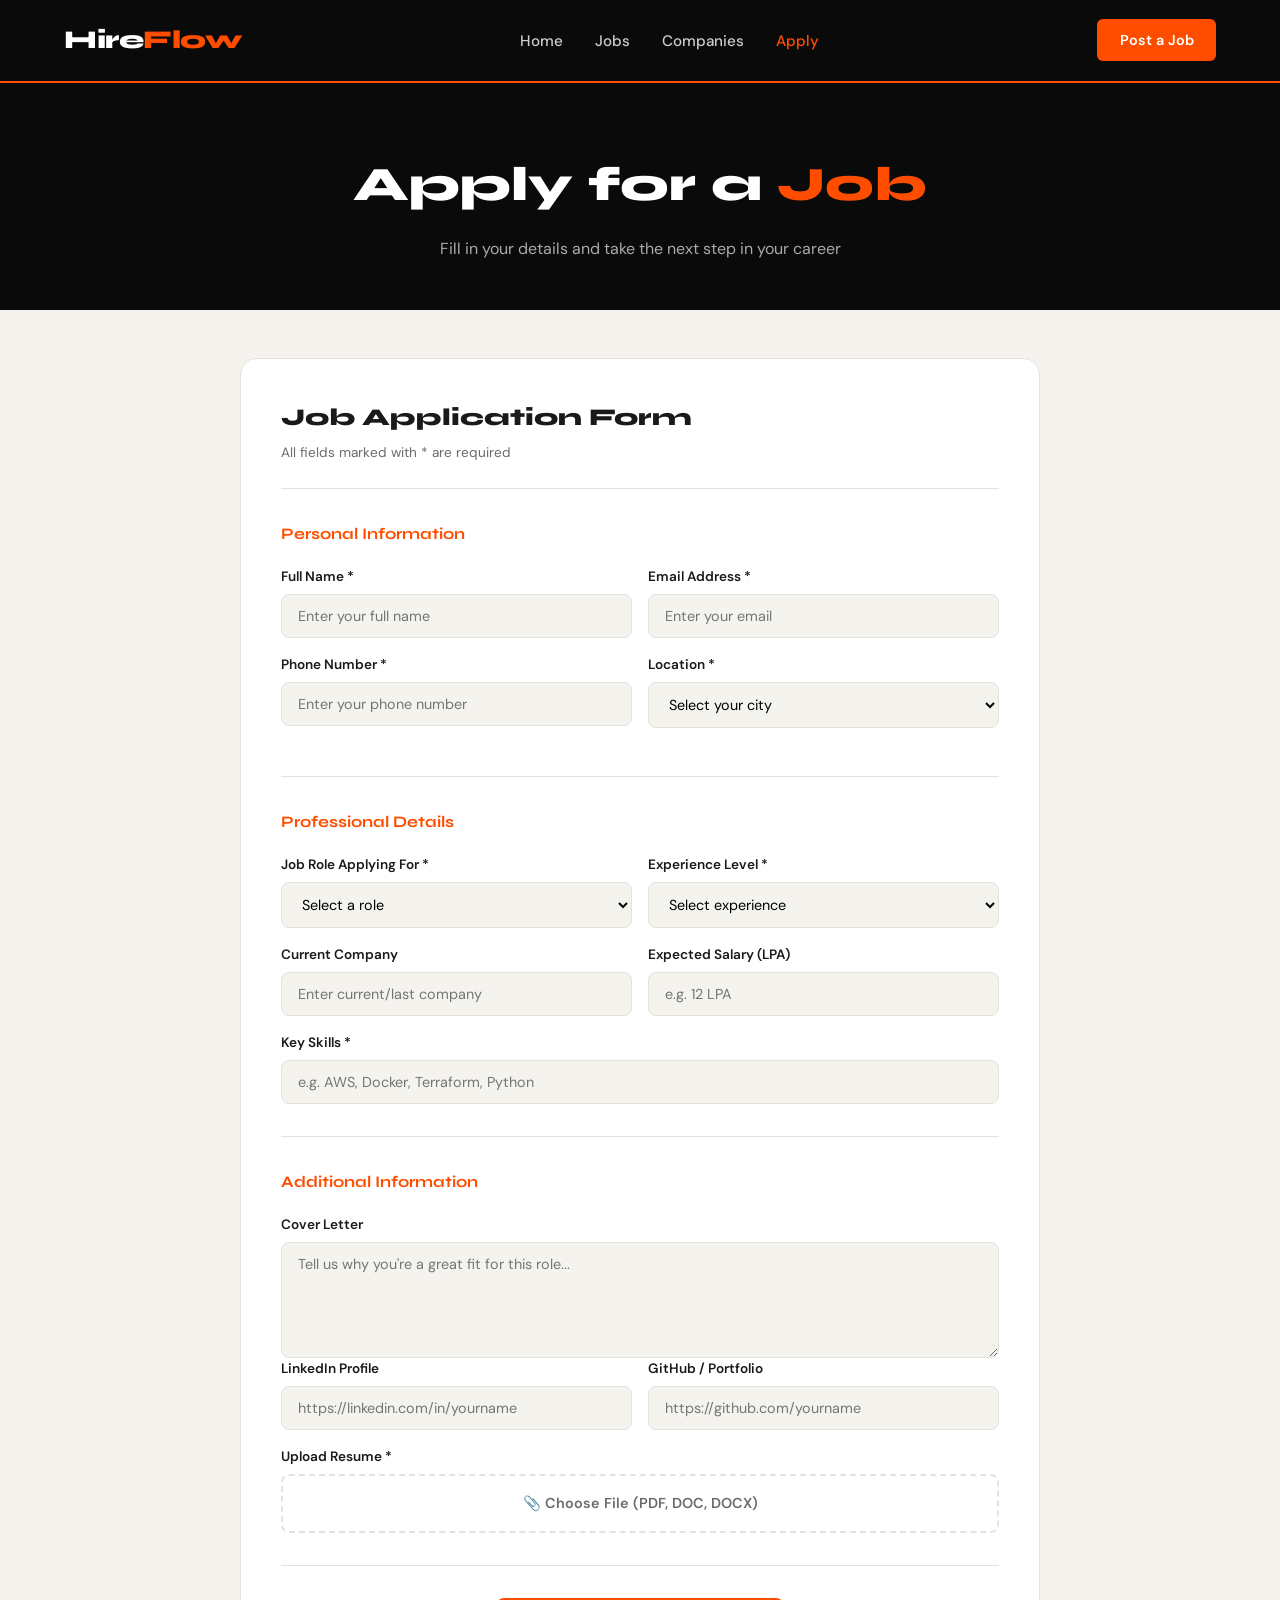
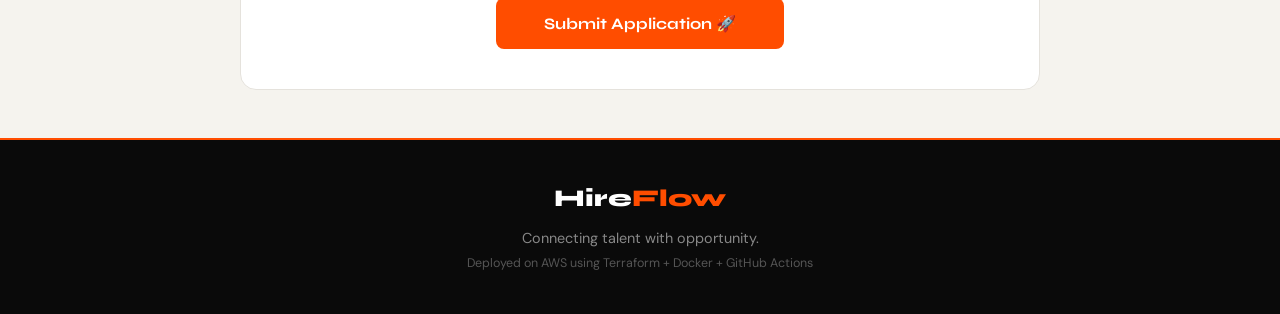
==== apply.html @ f483886e "Initial commit: HireFlow Job Portal" ====
<!DOCTYPE html>
<html lang="en">
<head>
  <meta charset="UTF-8">
  <meta name="viewport" content="width=device-width, initial-scale=1.0">
  <title>HireFlow — Apply Now</title>
  <link href="https://fonts.googleapis.com/css2?family=Syne:wght@400;600;700;800&family=DM+Sans:wght@300;400;500&display=swap" rel="stylesheet">
  <link rel="stylesheet" href="styles.css">
</head>
<body>

  <nav class="navbar">
    <div class="nav-logo">Hire<span>Flow</span></div>
    <ul class="nav-links">
      <li><a href="index.html">Home</a></li>
      <li><a href="jobs.html">Jobs</a></li>
      <li><a href="companies.html">Companies</a></li>
      <li><a href="apply.html" class="active">Apply</a></li>
    </ul>
    <a href="apply.html" class="btn-nav">Post a Job</a>
  </nav>

  <section class="page-hero">
    <h1>Apply for a <span>Job</span></h1>
    <p>Fill in your details and take the next step in your career</p>
  </section>

  <section class="apply-page">
    <div class="apply-form-container">
      <div class="form-header">
        <h2>Job Application Form</h2>
        <p>All fields marked with * are required</p>
      </div>

      <form id="applyForm" onsubmit="submitApplication(event)">

        <div class="form-section">
          <h3>Personal Information</h3>
          <div class="form-row">
            <div class="form-group">
              <label>Full Name *</label>
              <input type="text" placeholder="Enter your full name" required />
            </div>
            <div class="form-group">
              <label>Email Address *</label>
              <input type="email" placeholder="Enter your email" required />
            </div>
          </div>
          <div class="form-row">
            <div class="form-group">
              <label>Phone Number *</label>
              <input type="tel" placeholder="Enter your phone number" required />
            </div>
            <div class="form-group">
              <label>Location *</label>
              <select required>
                <option value="">Select your city</option>
                <option>Bangalore</option>
                <option>Mumbai</option>
                <option>Hyderabad</option>
                <option>Chennai</option>
                <option>Delhi</option>
                <option>Pune</option>
                <option>Other</option>
              </select>
            </div>
          </div>
        </div>

        <div class="form-section">
          <h3>Professional Details</h3>
          <div class="form-row">
            <div class="form-group">
              <label>Job Role Applying For *</label>
              <select required>
                <option value="">Select a role</option>
                <option>DevOps Engineer</option>
                <option>Software Engineer</option>
                <option>Cloud Engineer</option>
                <option>UI/UX Designer</option>
                <option>Data Scientist</option>
                <option>Frontend Developer</option>
                <option>Backend Developer</option>
                <option>Growth Marketer</option>
              </select>
            </div>
            <div class="form-group">
              <label>Experience Level *</label>
              <select required>
                <option value="">Select experience</option>
                <option>Fresher (0-1 year)</option>
                <option>Junior (1-3 years)</option>
                <option>Mid-level (3-5 years)</option>
                <option>Senior (5+ years)</option>
              </select>
            </div>
          </div>
          <div class="form-row">
            <div class="form-group">
              <label>Current Company</label>
              <input type="text" placeholder="Enter current/last company" />
            </div>
            <div class="form-group">
              <label>Expected Salary (LPA)</label>
              <input type="text" placeholder="e.g. 12 LPA" />
            </div>
          </div>
          <div class="form-group full-width">
            <label>Key Skills *</label>
            <input type="text" placeholder="e.g. AWS, Docker, Terraform, Python" required />
          </div>
        </div>

        <div class="form-section">
          <h3>Additional Information</h3>
          <div class="form-group full-width">
            <label>Cover Letter</label>
            <textarea placeholder="Tell us why you're a great fit for this role..." rows="5"></textarea>
          </div>
          <div class="form-row">
            <div class="form-group">
              <label>LinkedIn Profile</label>
              <input type="url" placeholder="https://linkedin.com/in/yourname" />
            </div>
            <div class="form-group">
              <label>GitHub / Portfolio</label>
              <input type="url" placeholder="https://github.com/yourname" />
            </div>
          </div>
          <div class="form-group full-width">
            <label>Upload Resume *</label>
            <div class="file-upload">
              <input type="file" id="resumeFile" accept=".pdf,.doc,.docx" required />
              <label for="resumeFile">📎 Choose File (PDF, DOC, DOCX)</label>
            </div>
          </div>
        </div>

        <div class="form-submit">
          <button type="submit" class="btn-submit">Submit Application 🚀</button>
        </div>

      </form>

      <div id="successMsg" class="success-msg" style="display:none;">
        <div class="success-icon">✅</div>
        <h2>Application Submitted!</h2>
        <p>Thank you for applying. We'll get back to you within 3-5 business days.</p>
        <a href="jobs.html" class="btn-apply">Browse More Jobs</a>
      </div>

    </div>
  </section>

  <footer>
    <div class="footer-content">
      <div class="footer-logo">Hire<span>Flow</span></div>
      <p>Connecting talent with opportunity.</p>
      <p class="footer-sub">Deployed on AWS using Terraform + Docker + GitHub Actions</p>
    </div>
  </footer>

  <script src="script.js"></script>
</body>
</html>
---- styles.css ----
/* ===== RESET & BASE ===== */
*, *::before, *::after { box-sizing: border-box; margin: 0; padding: 0; }

:root {
  --primary: #0A0A0A;
  --accent: #FF4D00;
  --accent2: #FFB800;
  --bg: #F5F3EE;
  --card: #FFFFFF;
  --text: #1A1A1A;
  --muted: #6B6B6B;
  --border: #E5E2DC;
  --full-time: #0066FF;
  --remote: #00AA55;
  --internship: #FF6B00;
}

html { scroll-behavior: smooth; }

body {
  font-family: 'DM Sans', sans-serif;
  background: var(--bg);
  color: var(--text);
  line-height: 1.6;
}

h1, h2, h3, .nav-logo, .footer-logo {
  font-family: 'Syne', sans-serif;
}

/* ===== NAVBAR ===== */
.navbar {
  display: flex;
  align-items: center;
  justify-content: space-between;
  padding: 1.2rem 5%;
  background: var(--primary);
  position: sticky;
  top: 0;
  z-index: 100;
  border-bottom: 2px solid var(--accent);
}

.nav-logo {
  font-size: 1.6rem;
  font-weight: 800;
  color: #fff;
  letter-spacing: -0.5px;
}

.nav-logo span { color: var(--accent); }

.nav-links {
  display: flex;
  list-style: none;
  gap: 2rem;
}

.nav-links a {
  color: #ccc;
  text-decoration: none;
  font-size: 0.95rem;
  font-weight: 500;
  transition: color 0.2s;
}

.nav-links a:hover,
.nav-links a.active { color: var(--accent); }

.btn-nav {
  background: var(--accent);
  color: #fff;
  padding: 0.6rem 1.4rem;
  border-radius: 6px;
  text-decoration: none;
  font-weight: 600;
  font-size: 0.9rem;
  transition: background 0.2s;
}

.btn-nav:hover { background: #cc3d00; }

/* ===== HERO ===== */
.hero {
  padding: 6rem 5% 4rem;
  text-align: center;
  background: var(--primary);
  color: #fff;
  position: relative;
  overflow: hidden;
}

.hero::before {
  content: '';
  position: absolute;
  top: -50%;
  left: -20%;
  width: 60%;
  height: 200%;
  background: radial-gradient(circle, rgba(255,77,0,0.15) 0%, transparent 70%);
  pointer-events: none;
}

.hero-badge {
  display: inline-block;
  background: rgba(255,77,0,0.15);
  border: 1px solid var(--accent);
  color: var(--accent);
  padding: 0.4rem 1rem;
  border-radius: 20px;
  font-size: 0.85rem;
  font-weight: 600;
  margin-bottom: 1.5rem;
  animation: fadeUp 0.6s ease;
}

.hero h1 {
  font-size: clamp(2.5rem, 6vw, 4.5rem);
  font-weight: 800;
  line-height: 1.1;
  margin-bottom: 1rem;
  animation: fadeUp 0.7s ease;
}

.hero h1 span { color: var(--accent); }

.hero p {
  font-size: 1.1rem;
  color: #aaa;
  margin-bottom: 2.5rem;
  animation: fadeUp 0.8s ease;
}

/* ===== SEARCH BAR ===== */
.search-bar {
  display: flex;
  max-width: 700px;
  margin: 0 auto 3rem;
  background: #fff;
  border-radius: 10px;
  overflow: hidden;
  box-shadow: 0 4px 30px rgba(255,77,0,0.2);
  animation: fadeUp 0.9s ease;
}

.search-bar input {
  flex: 1;
  padding: 1rem 1.5rem;
  border: none;
  outline: none;
  font-size: 0.95rem;
  font-family: 'DM Sans', sans-serif;
  color: var(--text);
}

.search-bar select {
  padding: 0.8rem 1rem;
  border: none;
  border-left: 1px solid var(--border);
  outline: none;
  font-family: 'DM Sans', sans-serif;
  font-size: 0.9rem;
  color: var(--muted);
  cursor: pointer;
}

.search-bar button {
  background: var(--accent);
  color: #fff;
  border: none;
  padding: 1rem 2rem;
  font-weight: 700;
  font-size: 0.95rem;
  cursor: pointer;
  font-family: 'Syne', sans-serif;
  transition: background 0.2s;
}

.search-bar button:hover { background: #cc3d00; }

/* ===== HERO STATS ===== */
.hero-stats {
  display: flex;
  justify-content: center;
  gap: 3rem;
  animation: fadeUp 1s ease;
}

.stat span {
  display: block;
  font-family: 'Syne', sans-serif;
  font-size: 1.8rem;
  font-weight: 800;
  color: var(--accent);
}

.stat p {
  font-size: 0.85rem;
  color: #888;
  margin: 0;
}

/* ===== PAGE HERO ===== */
.page-hero {
  padding: 4rem 5% 3rem;
  background: var(--primary);
  color: #fff;
  text-align: center;
}

.page-hero h1 {
  font-size: clamp(2rem, 4vw, 3rem);
  font-weight: 800;
  margin-bottom: 0.8rem;
}

.page-hero h1 span { color: var(--accent); }
.page-hero p { color: #aaa; font-size: 1rem; }

/* ===== CATEGORIES ===== */
.categories {
  padding: 4rem 5%;
  background: var(--bg);
}

.categories h2 {
  font-size: 1.8rem;
  font-weight: 800;
  margin-bottom: 2rem;
  text-align: center;
}

.cat-grid {
  display: grid;
  grid-template-columns: repeat(auto-fit, minmax(200px, 1fr));
  gap: 1rem;
}

.cat-card {
  background: var(--card);
  border: 1.5px solid var(--border);
  border-radius: 10px;
  padding: 1.5rem;
  font-weight: 600;
  font-size: 1rem;
  cursor: pointer;
  transition: all 0.2s;
  display: flex;
  flex-direction: column;
  gap: 0.4rem;
}

.cat-card span {
  font-size: 0.8rem;
  color: var(--muted);
  font-weight: 400;
}

.cat-card:hover {
  border-color: var(--accent);
  transform: translateY(-2px);
  box-shadow: 0 4px 20px rgba(255,77,0,0.1);
}

/* ===== JOBS SECTION ===== */
.jobs-section {
  padding: 2rem 5% 4rem;
  background: var(--bg);
}

.jobs-section h2 {
  font-size: 1.8rem;
  font-weight: 800;
  margin-bottom: 2rem;
}

.jobs-grid {
  display: grid;
  grid-template-columns: repeat(auto-fill, minmax(320px, 1fr));
  gap: 1.5rem;
}

/* ===== JOB CARD ===== */
.job-card {
  background: var(--card);
  border: 1.5px solid var(--border);
  border-radius: 12px;
  padding: 1.5rem;
  transition: all 0.25s;
}

.job-card:hover {
  border-color: var(--accent);
  transform: translateY(-3px);
  box-shadow: 0 8px 30px rgba(255,77,0,0.1);
}

.job-header {
  display: flex;
  align-items: flex-start;
  gap: 1rem;
  margin-bottom: 1rem;
  flex-wrap: wrap;
}

.company-logo {
  font-size: 2rem;
  width: 48px;
  height: 48px;
  display: flex;
  align-items: center;
  justify-content: center;
  background: var(--bg);
  border-radius: 8px;
  flex-shrink: 0;
}

.job-header h3 {
  font-size: 1rem;
  font-weight: 700;
  margin-bottom: 0.2rem;
}

.company {
  font-size: 0.85rem;
  color: var(--muted);
  margin: 0;
}

.badge {
  margin-left: auto;
  padding: 0.3rem 0.8rem;
  border-radius: 20px;
  font-size: 0.75rem;
  font-weight: 600;
  white-space: nowrap;
}

.full-time { background: #EEF4FF; color: var(--full-time); }
.remote { background: #EEFAF4; color: var(--remote); }
.internship { background: #FFF4EE; color: var(--internship); }

.job-tags {
  display: flex;
  flex-wrap: wrap;
  gap: 0.4rem;
  margin-bottom: 1rem;
}

.job-tags span {
  background: var(--bg);
  border: 1px solid var(--border);
  padding: 0.2rem 0.7rem;
  border-radius: 20px;
  font-size: 0.75rem;
  color: var(--muted);
}

.job-footer {
  display: flex;
  align-items: center;
  gap: 1rem;
  font-size: 0.8rem;
  color: var(--muted);
  flex-wrap: wrap;
}

.btn-apply {
  margin-left: auto;
  background: var(--accent);
  color: #fff;
  padding: 0.4rem 1rem;
  border-radius: 6px;
  text-decoration: none;
  font-size: 0.85rem;
  font-weight: 600;
  transition: background 0.2s;
}

.btn-apply:hover { background: #cc3d00; }

.view-all {
  text-align: center;
  margin-top: 2.5rem;
}

.view-all a {
  color: var(--accent);
  font-weight: 700;
  font-size: 1rem;
  text-decoration: none;
  font-family: 'Syne', sans-serif;
}

/* ===== JOBS PAGE ===== */
.jobs-page {
  display: grid;
  grid-template-columns: 260px 1fr;
  gap: 2rem;
  padding: 3rem 5%;
}

.filters {
  background: var(--card);
  border: 1.5px solid var(--border);
  border-radius: 12px;
  padding: 1.5rem;
  height: fit-content;
  position: sticky;
  top: 80px;
}

.filters h3 {
  font-size: 1.1rem;
  font-weight: 700;
  margin-bottom: 1.5rem;
}

.filter-group {
  margin-bottom: 1.2rem;
}

.filter-group label {
  display: block;
  font-size: 0.85rem;
  font-weight: 600;
  margin-bottom: 0.4rem;
  color: var(--muted);
}

.filter-group select {
  width: 100%;
  padding: 0.6rem 0.8rem;
  border: 1.5px solid var(--border);
  border-radius: 6px;
  font-family: 'DM Sans', sans-serif;
  font-size: 0.9rem;
  outline: none;
  cursor: pointer;
}

.jobs-count {
  font-size: 0.9rem;
  color: var(--muted);
  margin-bottom: 1rem;
}

.jobs-list { display: flex; flex-direction: column; gap: 1rem; }

.job-card-full {
  background: var(--card);
  border: 1.5px solid var(--border);
  border-radius: 12px;
  padding: 1.5rem;
  transition: all 0.2s;
}

.job-card-full:hover {
  border-color: var(--accent);
  box-shadow: 0 4px 20px rgba(255,77,0,0.08);
}

.job-card-full .job-header { align-items: center; }

.job-info h3 { font-size: 1.05rem; font-weight: 700; }
.job-info .company { font-size: 0.85rem; color: var(--muted); margin-bottom: 0.5rem; }

.job-meta {
  margin-left: auto;
  text-align: right;
  display: flex;
  flex-direction: column;
  gap: 0.3rem;
  align-items: flex-end;
}

.salary { font-weight: 700; font-size: 0.95rem; color: var(--accent); }
.posted { font-size: 0.78rem; color: var(--muted); }

.job-desc {
  font-size: 0.88rem;
  color: var(--muted);
  margin: 1rem 0;
  line-height: 1.6;
}

/* ===== COMPANIES PAGE ===== */
.companies-page { padding: 3rem 5%; }

.company-search {
  margin-bottom: 2rem;
}

.company-search input {
  width: 100%;
  max-width: 500px;
  padding: 0.8rem 1.2rem;
  border: 1.5px solid var(--border);
  border-radius: 8px;
  font-family: 'DM Sans', sans-serif;
  font-size: 0.95rem;
  outline: none;
}

.company-search input:focus { border-color: var(--accent); }

.companies-grid {
  display: grid;
  grid-template-columns: repeat(auto-fill, minmax(280px, 1fr));
  gap: 1.5rem;
}

.company-card {
  background: var(--card);
  border: 1.5px solid var(--border);
  border-radius: 12px;
  padding: 2rem;
  transition: all 0.25s;
}

.company-card:hover {
  border-color: var(--accent);
  transform: translateY(-3px);
  box-shadow: 0 8px 30px rgba(255,77,0,0.1);
}

.company-logo-big {
  font-size: 2.5rem;
  margin-bottom: 1rem;
}

.company-card h3 {
  font-size: 1.2rem;
  font-weight: 700;
  margin-bottom: 0.3rem;
}

.company-type {
  font-size: 0.82rem;
  color: var(--accent);
  font-weight: 600;
  margin-bottom: 1rem;
}

.company-stats {
  display: flex;
  flex-direction: column;
  gap: 0.3rem;
  font-size: 0.82rem;
  color: var(--muted);
  margin-bottom: 1rem;
}

.company-desc {
  font-size: 0.85rem;
  color: var(--muted);
  line-height: 1.6;
  margin-bottom: 1.2rem;
}

/* ===== APPLY PAGE ===== */
.apply-page { padding: 3rem 5%; }

.apply-form-container {
  max-width: 800px;
  margin: 0 auto;
  background: var(--card);
  border: 1.5px solid var(--border);
  border-radius: 16px;
  padding: 2.5rem;
}

.form-header {
  margin-bottom: 2rem;
  padding-bottom: 1.5rem;
  border-bottom: 1px solid var(--border);
}

.form-header h2 { font-size: 1.5rem; font-weight: 800; margin-bottom: 0.3rem; }
.form-header p { font-size: 0.85rem; color: var(--muted); }

.form-section {
  margin-bottom: 2rem;
  padding-bottom: 2rem;
  border-bottom: 1px solid var(--border);
}

.form-section h3 {
  font-size: 1rem;
  font-weight: 700;
  margin-bottom: 1.2rem;
  color: var(--accent);
  font-family: 'Syne', sans-serif;
}

.form-row {
  display: grid;
  grid-template-columns: 1fr 1fr;
  gap: 1rem;
  margin-bottom: 1rem;
}

.form-group { display: flex; flex-direction: column; gap: 0.4rem; }
.form-group.full-width { grid-column: 1 / -1; }

.form-group label {
  font-size: 0.85rem;
  font-weight: 600;
  color: var(--text);
}

.form-group input,
.form-group select,
.form-group textarea {
  padding: 0.75rem 1rem;
  border: 1.5px solid var(--border);
  border-radius: 8px;
  font-family: 'DM Sans', sans-serif;
  font-size: 0.9rem;
  outline: none;
  transition: border-color 0.2s;
  background: var(--bg);
}

.form-group input:focus,
.form-group select:focus,
.form-group textarea:focus { border-color: var(--accent); background: #fff; }

.file-upload {
  position: relative;
}

.file-upload input[type="file"] {
  position: absolute;
  opacity: 0;
  width: 100%;
  height: 100%;
  cursor: pointer;
}

.file-upload label {
  display: block;
  padding: 1rem;
  border: 2px dashed var(--border);
  border-radius: 8px;
  text-align: center;
  cursor: pointer;
  font-size: 0.9rem;
  color: var(--muted);
  transition: all 0.2s;
}

.file-upload:hover label { border-color: var(--accent); color: var(--accent); }

.form-submit { text-align: center; margin-top: 1rem; }

.btn-submit {
  background: var(--accent);
  color: #fff;
  border: none;
  padding: 1rem 3rem;
  border-radius: 8px;
  font-size: 1rem;
  font-weight: 700;
  font-family: 'Syne', sans-serif;
  cursor: pointer;
  transition: background 0.2s, transform 0.1s;
}

.btn-submit:hover { background: #cc3d00; transform: scale(1.02); }

.success-msg {
  text-align: center;
  padding: 3rem;
}

.success-icon { font-size: 3rem; margin-bottom: 1rem; }
.success-msg h2 { font-size: 1.5rem; font-weight: 800; margin-bottom: 0.5rem; }
.success-msg p { color: var(--muted); margin-bottom: 1.5rem; }

/* ===== FOOTER ===== */
footer {
  background: var(--primary);
  color: #fff;
  padding: 2.5rem 5%;
  text-align: center;
  border-top: 2px solid var(--accent);
}

.footer-logo {
  font-size: 1.5rem;
  font-weight: 800;
  margin-bottom: 0.5rem;
}

.footer-logo span { color: var(--accent); }
footer p { color: #888; font-size: 0.9rem; }
.footer-sub { font-size: 0.78rem !important; color: #555 !important; margin-top: 0.3rem; }

/* ===== ANIMATIONS ===== */
@keyframes fadeUp {
  from { opacity: 0; transform: translateY(20px); }
  to { opacity: 1; transform: translateY(0); }
}

/* ===== RESPONSIVE ===== */
@media (max-width: 768px) {
  .nav-links { display: none; }
  .search-bar { flex-direction: column; border-radius: 10px; }
  .search-bar select { border-left: none; border-top: 1px solid var(--border); }
  .hero-stats { gap: 1.5rem; }
  .jobs-page { grid-template-columns: 1fr; }
  .filters { position: static; }
  .form-row { grid-template-columns: 1fr; }
}
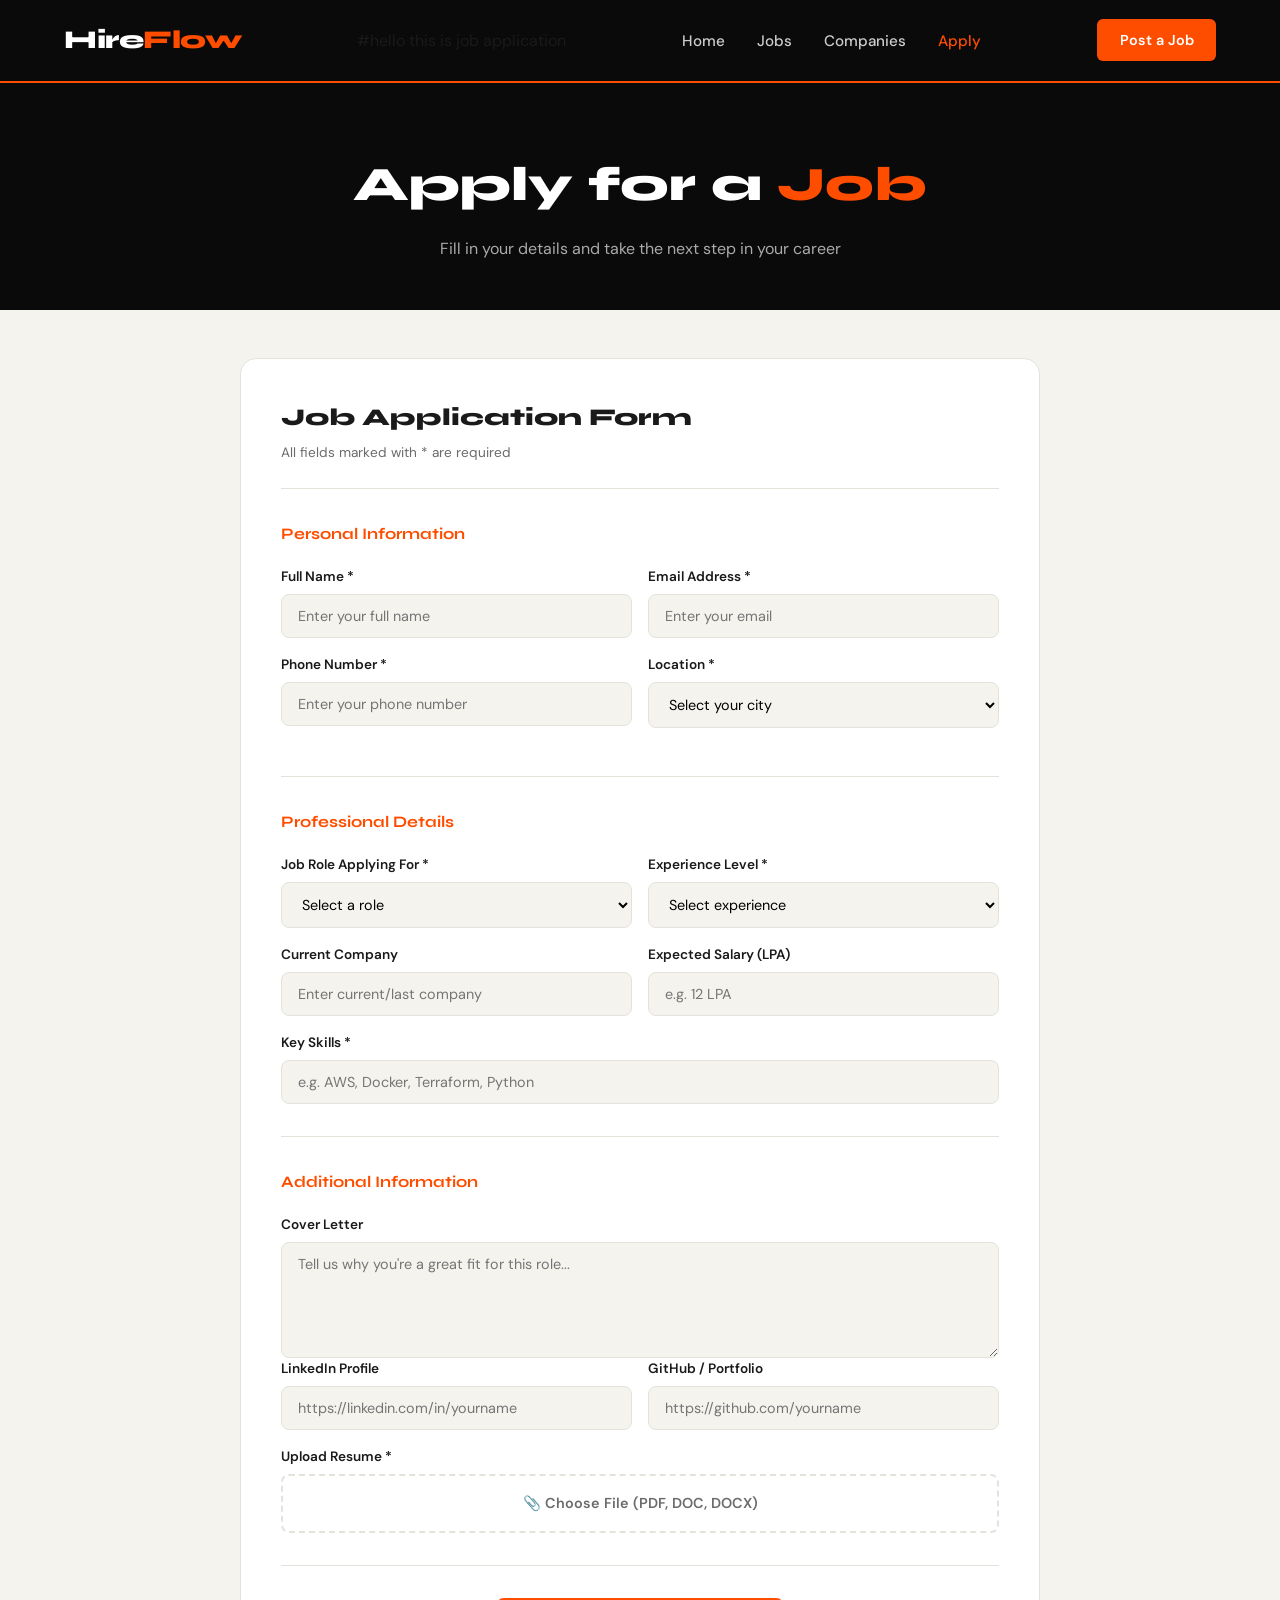
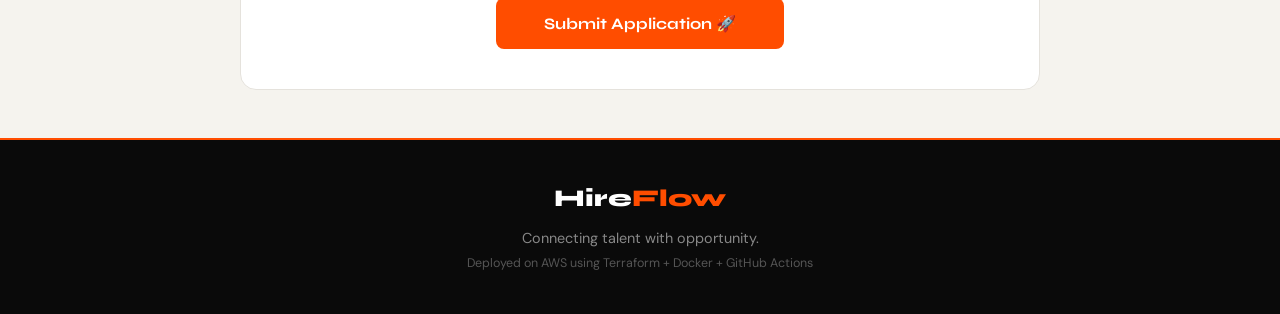
==== commit d8f8f3da: "Update home and jobs page" ====
--- a/apply.html
+++ b/apply.html
@@ -10,7 +10,7 @@
 <body>
 
   <nav class="navbar">
-    <div class="nav-logo">Hire<span>Flow</span></div>
+    <div class="nav-logo">Hire<span>Flow</span></div> #hello this is job application
     <ul class="nav-links">
       <li><a href="index.html">Home</a></li>
       <li><a href="jobs.html">Jobs</a></li>
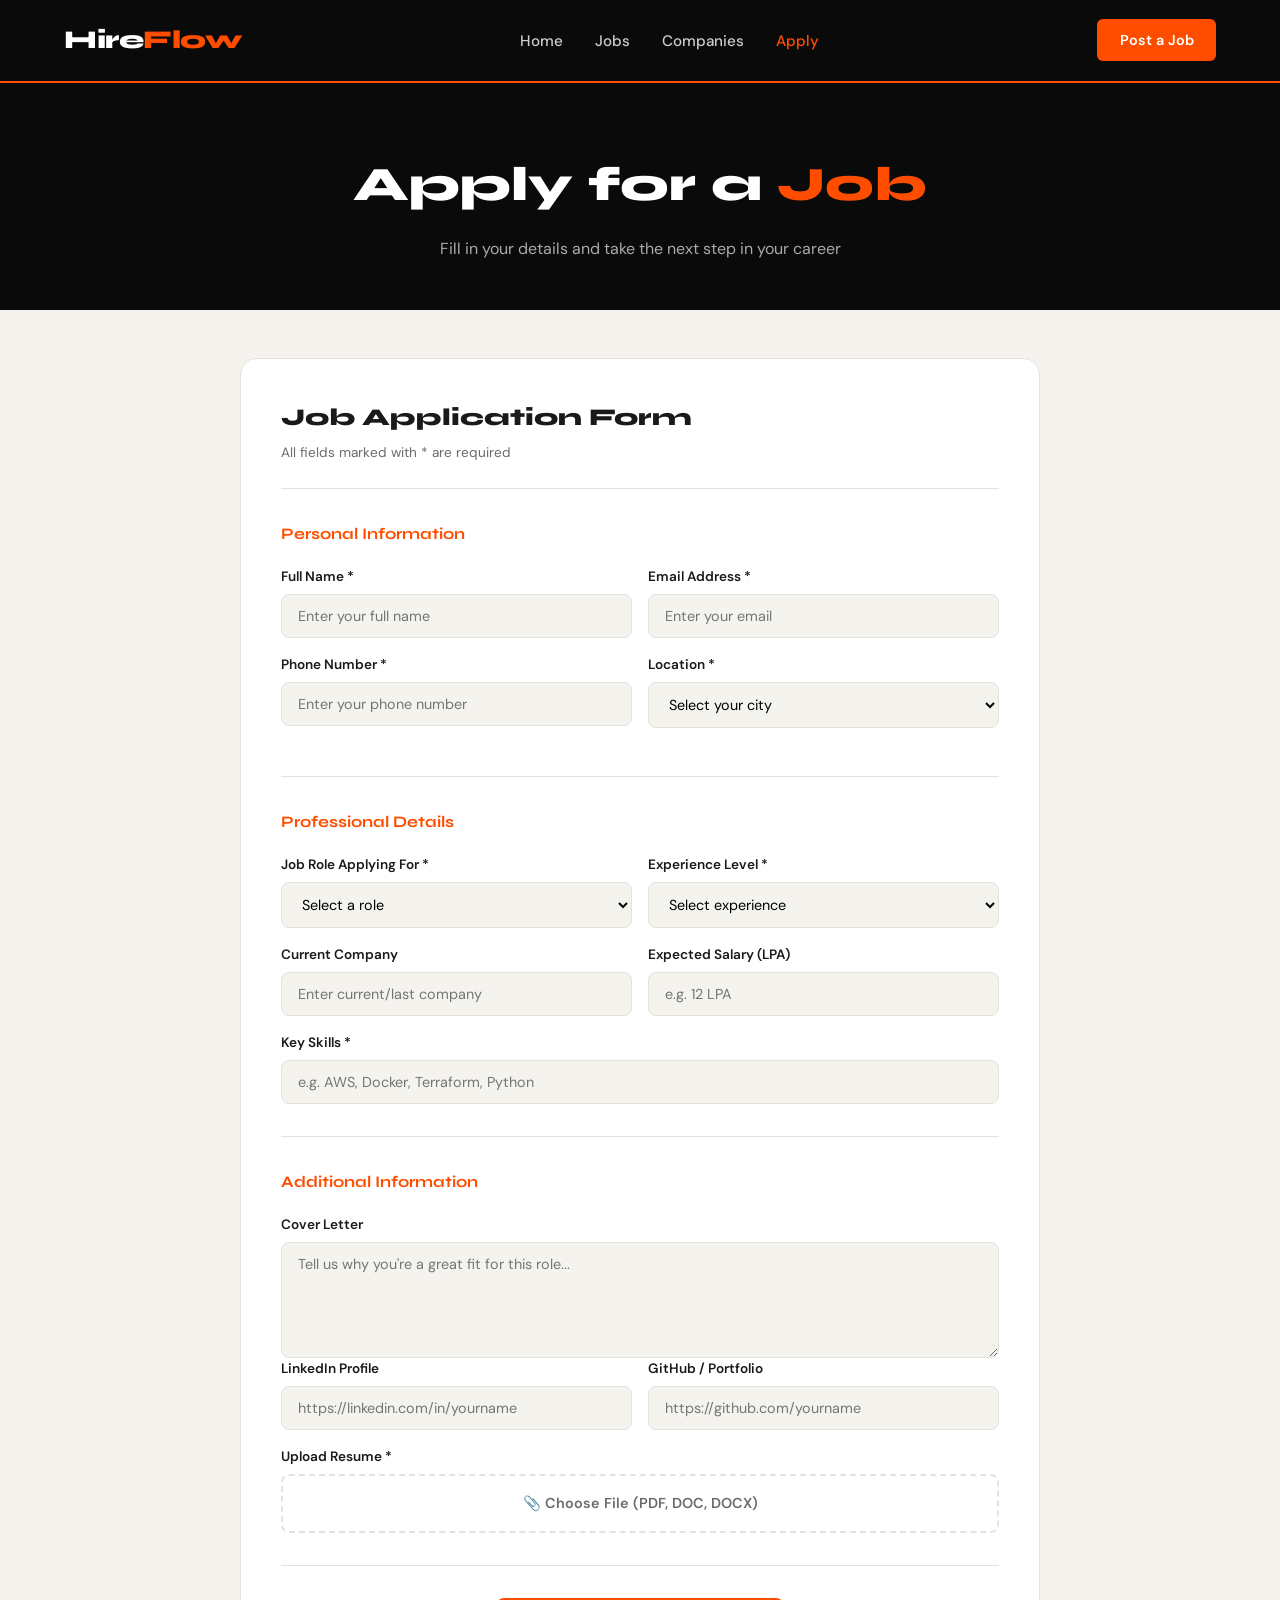
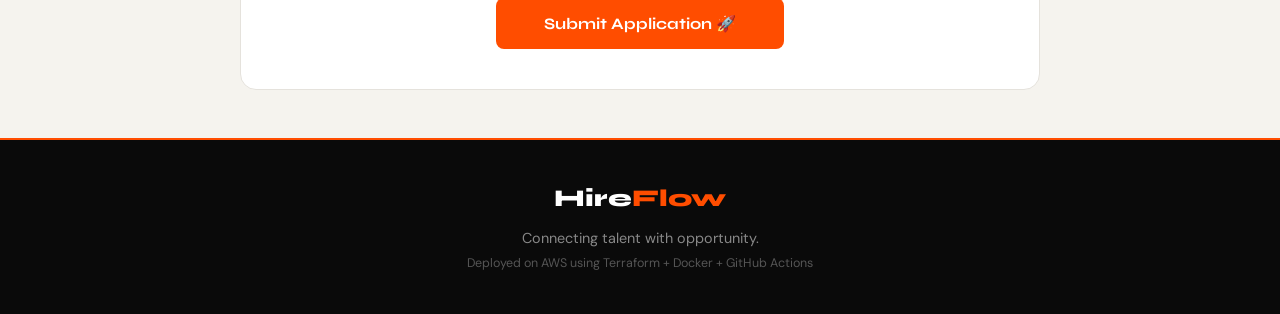
==== commit 8fce87db: "Update home and jobs page" ====
--- a/apply.html
+++ b/apply.html
@@ -10,7 +10,7 @@
 <body>
 
   <nav class="navbar">
-    <div class="nav-logo">Hire<span>Flow</span></div> #hello this is job application
+    <div class="nav-logo">Hire<span>Flow</span></div> 
     <ul class="nav-links">
       <li><a href="index.html">Home</a></li>
       <li><a href="jobs.html">Jobs</a></li>
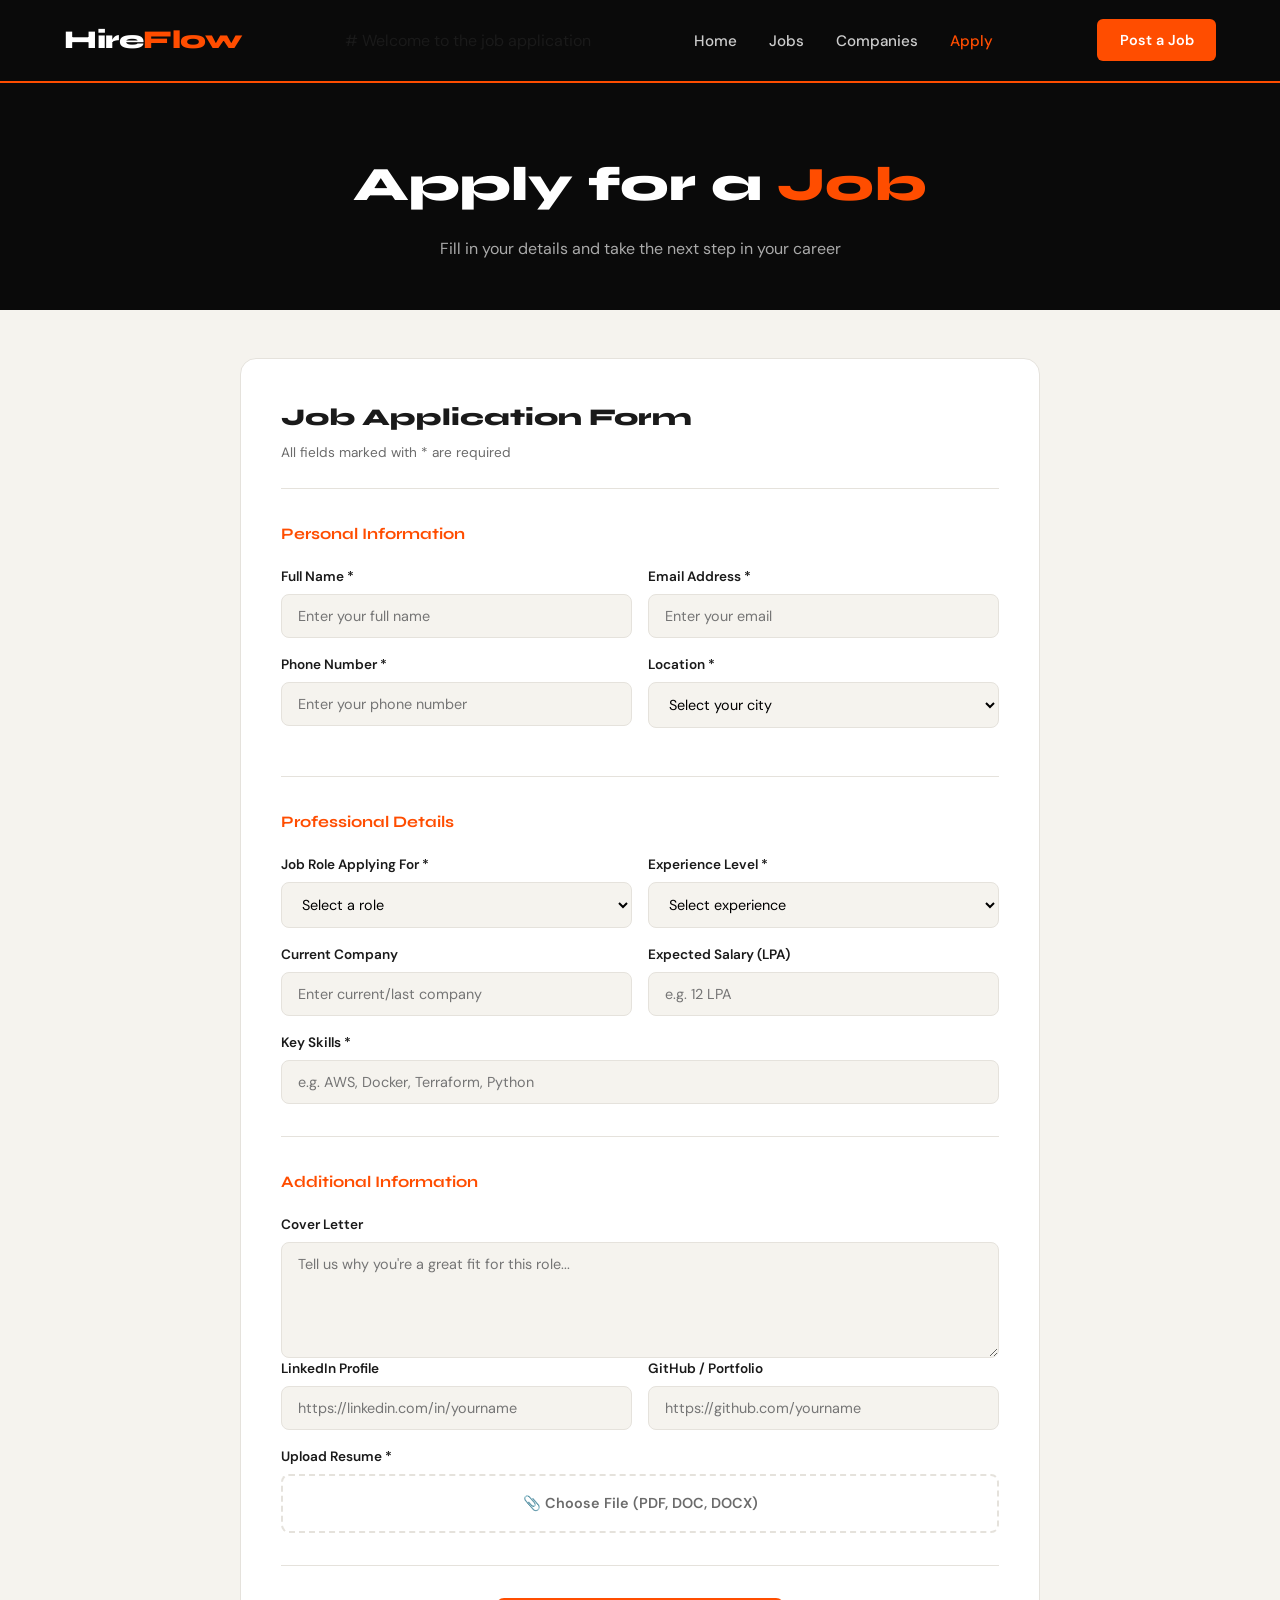
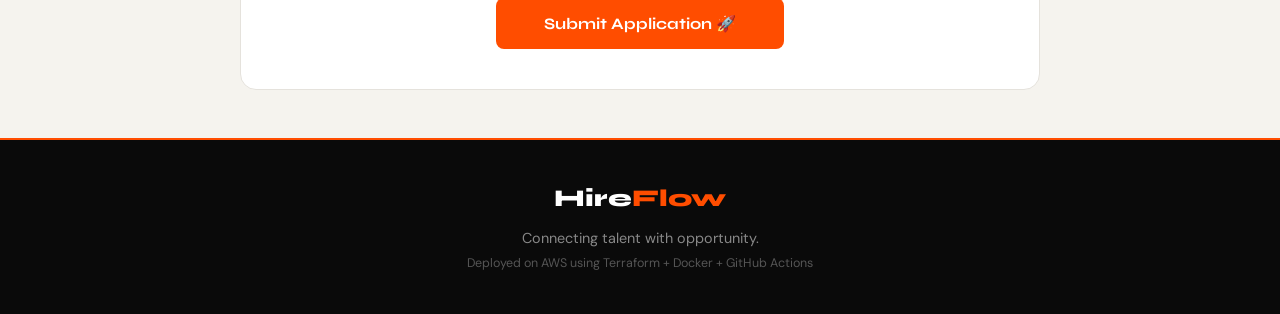
==== commit 8c5b7eab: "Update companies and apply page" ====
--- a/apply.html
+++ b/apply.html
@@ -10,7 +10,7 @@
 <body>
 
   <nav class="navbar">
-    <div class="nav-logo">Hire<span>Flow</span></div> 
+    <div class="nav-logo">Hire<span>Flow</span></div>  # Welcome to the job application
     <ul class="nav-links">
       <li><a href="index.html">Home</a></li>
       <li><a href="jobs.html">Jobs</a></li>
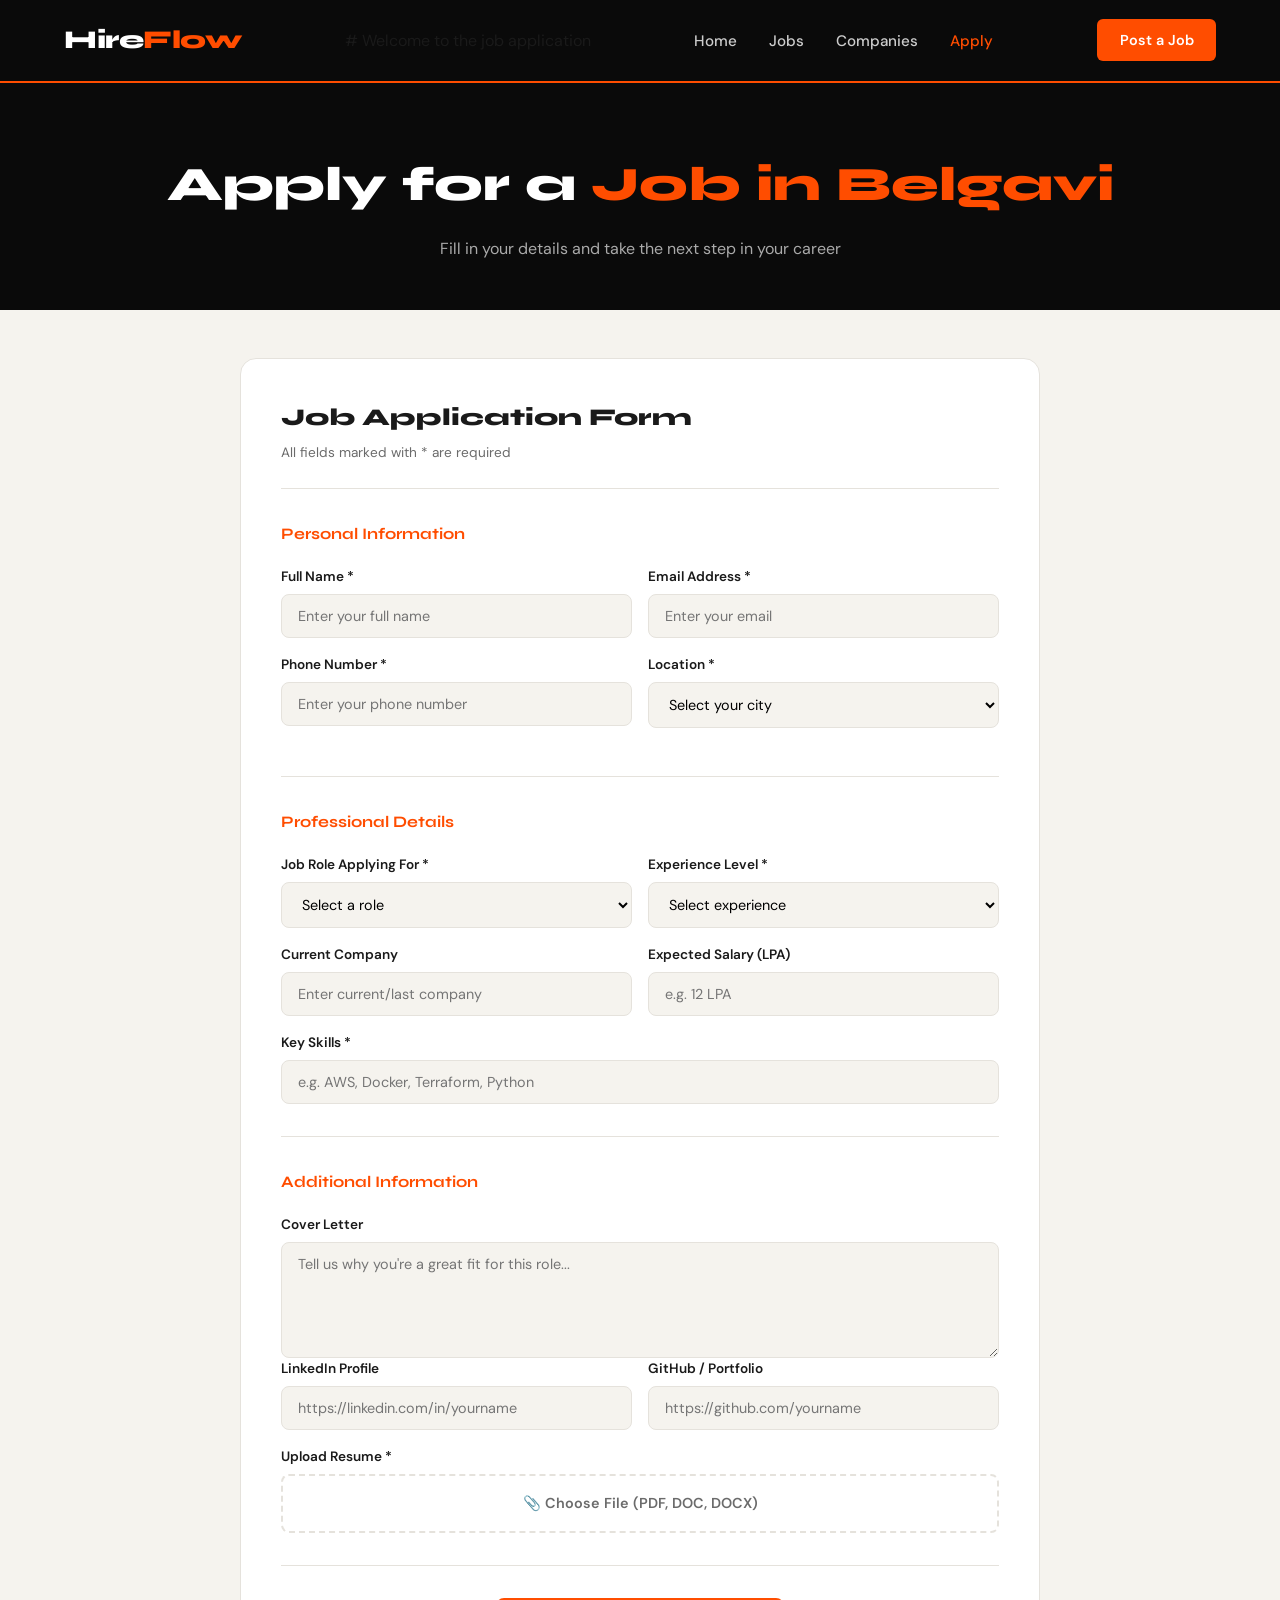
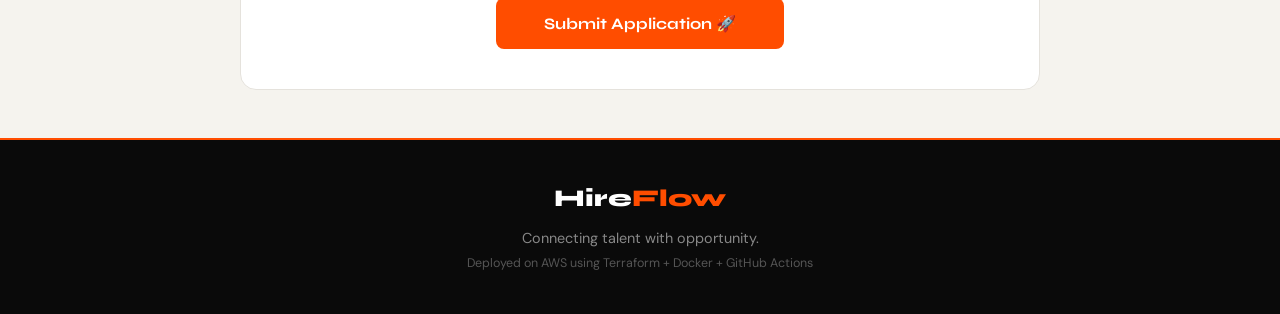
==== commit d29fdb6d: "Location Updated" ====
--- a/apply.html
+++ b/apply.html
@@ -21,7 +21,7 @@
   </nav>
 
   <section class="page-hero">
-    <h1>Apply for a <span>Job</span></h1>
+    <h1>Apply for a <span>Job in Belgavi</span></h1>
     <p>Fill in your details and take the next step in your career</p>
   </section>
 
